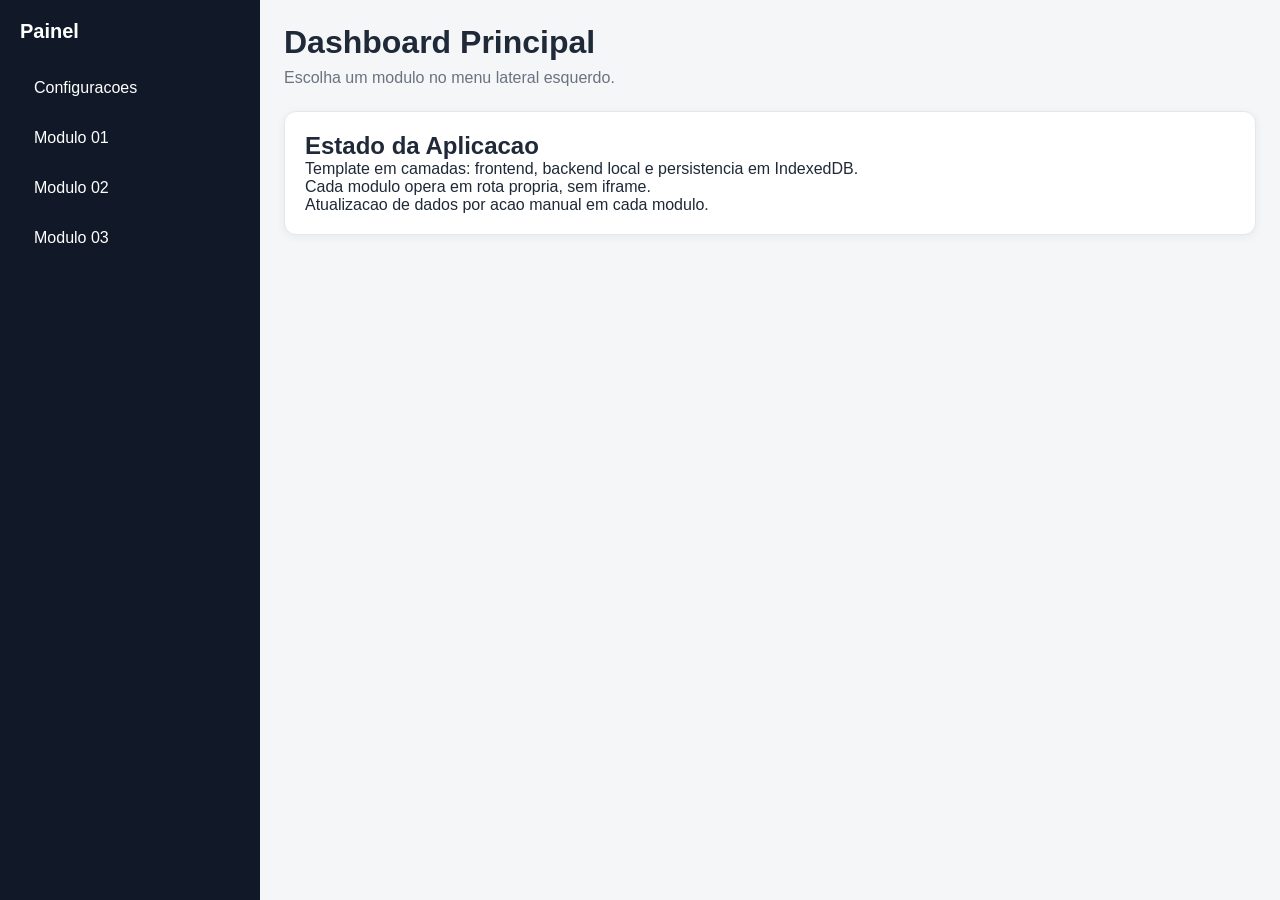
==== index.html @ 048d13a9 "first commit" ====
<!doctype html>
<html lang="pt-BR">
  <head>
    <meta charset="UTF-8" />
    <meta name="viewport" content="width=device-width, initial-scale=1.0" />
    <title>Painel</title>
    <link rel="stylesheet" href="./assets/css/global.css" />
    <link rel="stylesheet" href="./assets/css/layout.css" />
    <link rel="stylesheet" href="./assets/css/sidebar.css" />
    <link rel="stylesheet" href="./assets/css/theme.css" />
  </head>
  <body>
    <div class="app">
      <aside class="sidebar">
        <h2>Painel</h2>
        <nav>
          <a href="./modulos/configuracoes/index.html">Configuracoes</a>
          <a href="./modulos/modulo-01/index.html">Modulo 01</a>
          <a href="./modulos/modulo-02/index.html">Modulo 02</a>
          <a href="./modulos/modulo-03/index.html">Modulo 03</a>
        </nav>
      </aside>
      <main class="content">
        <header class="page-header">
          <h1>Dashboard Principal</h1>
          <p>Escolha um modulo no menu lateral esquerdo.</p>
        </header>
        <section class="card">
          <h2>Estado da Aplicacao</h2>
          <p>Template em camadas: frontend, backend local e persistencia em IndexedDB.</p>
          <p>Cada modulo opera em rota propria, sem iframe.</p>
          <p>Atualizacao de dados por acao manual em cada modulo.</p>
        </section>
      </main>
    </div>
    <script src="./assets/js/backend/indexeddb-wrapper.js"></script>
    <script src="./assets/js/backend/preferences-storage.js"></script>
    <script src="./assets/js/backend/state-store.js"></script>
    <script src="./assets/js/backend/action-dispatcher.js"></script>
    <script src="./assets/js/frontend/sidebar.js"></script>
  </body>
</html>
---- assets/css/global.css ----
* {
  margin: 0;
  padding: 0;
  box-sizing: border-box;
}

html,
body {
  height: 100%;
  font-family: "Segoe UI", Tahoma, Geneva, Verdana, sans-serif;
}

body {
  background: var(--color-bg);
  color: var(--color-text);
}

a {
  text-decoration: none;
  color: inherit;
}
---- assets/css/layout.css ----
.app {
  display: flex;
  min-height: 100vh;
}

.content {
  flex: 1;
  padding: 24px;
}

.page-header {
  margin-bottom: 24px;
}

.page-header p {
  margin-top: 8px;
  color: var(--color-muted);
}

.card {
  background: var(--color-surface);
  border: 1px solid var(--color-border);
  border-radius: 12px;
  padding: 20px;
  box-shadow: var(--shadow-card);
}

.actions {
  margin-top: 12px;
  display: flex;
  gap: 10px;
}

.btn {
  border: 1px solid var(--color-border);
  background: var(--color-surface);
  color: var(--color-text);
  padding: 10px 14px;
  border-radius: 8px;
  cursor: pointer;
}

.btn:hover {
  filter: brightness(0.97);
}
---- assets/css/sidebar.css ----
.sidebar {
  width: 260px;
  background: var(--color-sidebar-bg);
  color: var(--color-sidebar-text);
  padding: 20px;
}

.sidebar h2 {
  margin-bottom: 24px;
  font-size: 20px;
}

.sidebar nav {
  display: flex;
  flex-direction: column;
  gap: 8px;
}

.sidebar nav a {
  padding: 12px 14px;
  border-radius: 8px;
  transition: background-color 0.2s ease;
}

.sidebar nav a:hover,
.sidebar nav a.active {
  background: var(--color-sidebar-active-bg);
}
---- assets/css/theme.css ----
:root {
  --color-bg: #f4f6f8;
  --color-text: #1f2937;
  --color-muted: #6b7280;
  --color-surface: #ffffff;
  --color-border: #e5e7eb;
  --color-sidebar-bg: #111827;
  --color-sidebar-text: #ffffff;
  --color-sidebar-active-bg: #0e4797;
  --shadow-card: 0 2px 10px rgba(0, 0, 0, 0.06);
}
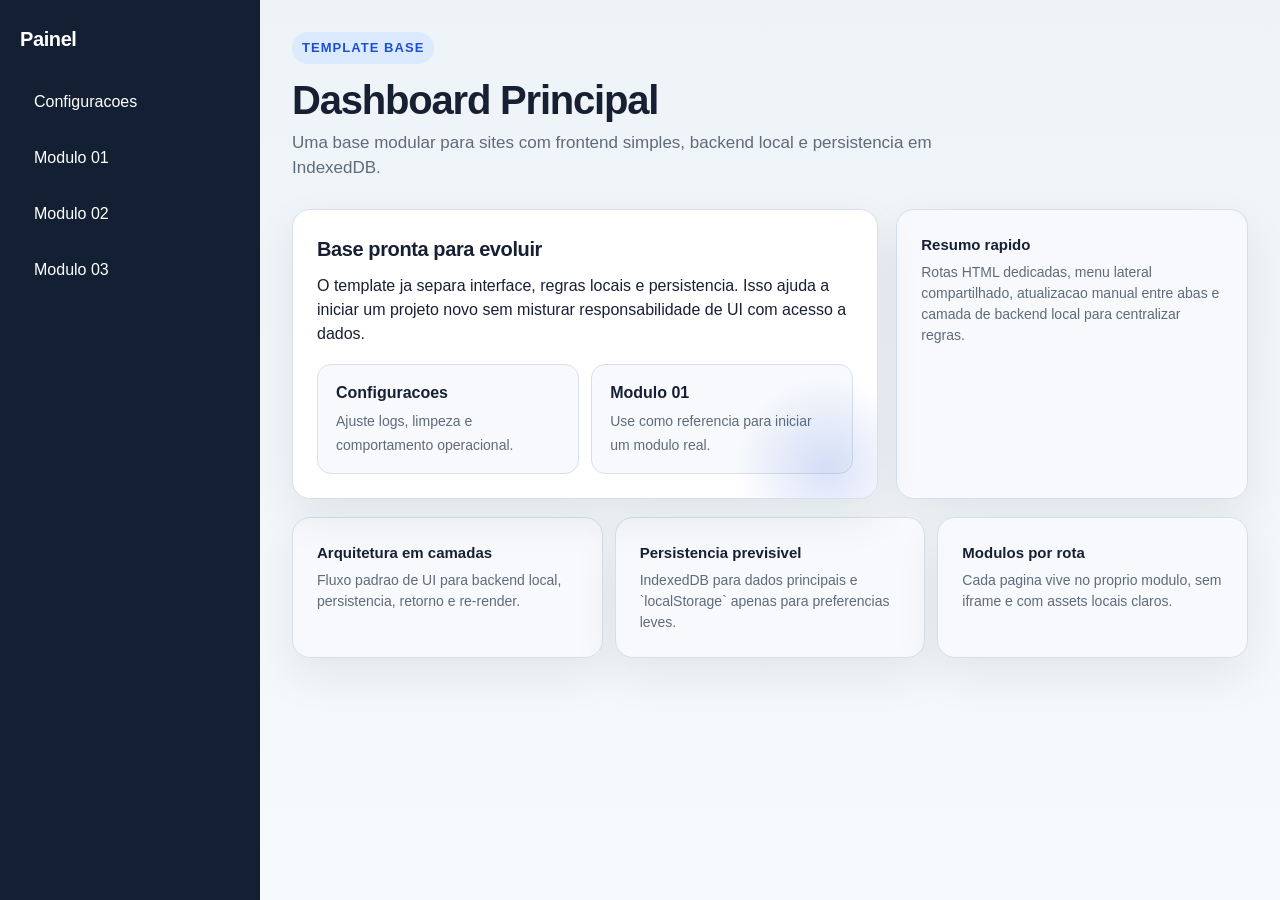
==== commit 552b12c3: "Refina clareza visual da pagina inicial" ====
--- a/index.html
+++ b/index.html
@@ -12,7 +12,7 @@
   <body>
     <div class="app">
       <aside class="sidebar">
-        <h2>Painel</h2>
+        <h2><a class="sidebar-home-link" href="./index.html">Painel</a></h2>
         <nav>
           <a href="./modulos/configuracoes/index.html">Configuracoes</a>
           <a href="./modulos/modulo-01/index.html">Modulo 01</a>
@@ -22,21 +22,51 @@
       </aside>
       <main class="content">
         <header class="page-header">
+          <span class="eyebrow">Template Base</span>
           <h1>Dashboard Principal</h1>
-          <p>Escolha um modulo no menu lateral esquerdo.</p>
+          <p>Uma base modular para sites com frontend simples, backend local e persistencia em IndexedDB.</p>
         </header>
-        <section class="card">
-          <h2>Estado da Aplicacao</h2>
-          <p>Template em camadas: frontend, backend local e persistencia em IndexedDB.</p>
-          <p>Cada modulo opera em rota propria, sem iframe.</p>
-          <p>Atualizacao de dados por acao manual em cada modulo.</p>
+
+        <section class="hero-grid">
+          <section class="card hero-card">
+            <h2>Base pronta para evoluir</h2>
+            <p>O template ja separa interface, regras locais e persistencia. Isso ajuda a iniciar um projeto novo sem misturar responsabilidade de UI com acesso a dados.</p>
+            <div class="hero-actions">
+              <a class="module-link-card" href="./modulos/configuracoes/index.html">
+                <strong>Configuracoes</strong>
+                <span>Ajuste logs, limpeza e comportamento operacional.</span>
+              </a>
+              <a class="module-link-card" href="./modulos/modulo-01/index.html">
+                <strong>Modulo 01</strong>
+                <span>Use como referencia para iniciar um modulo real.</span>
+              </a>
+            </div>
+          </section>
+
+          <section class="card metric-card">
+            <strong>Resumo rapido</strong>
+            <p>Rotas HTML dedicadas, menu lateral compartilhado, atualizacao manual entre abas e camada de backend local para centralizar regras.</p>
+          </section>
+        </section>
+
+        <section class="overview-grid">
+          <section class="card metric-card">
+            <strong>Arquitetura em camadas</strong>
+            <p>Fluxo padrao de UI para backend local, persistencia, retorno e re-render.</p>
+          </section>
+
+          <section class="card metric-card">
+            <strong>Persistencia previsivel</strong>
+            <p>IndexedDB para dados principais e `localStorage` apenas para preferencias leves.</p>
+          </section>
+
+          <section class="card metric-card">
+            <strong>Modulos por rota</strong>
+            <p>Cada pagina vive no proprio modulo, sem iframe e com assets locais claros.</p>
+          </section>
         </section>
       </main>
     </div>
-    <script src="./assets/js/backend/indexeddb-wrapper.js"></script>
-    <script src="./assets/js/backend/preferences-storage.js"></script>
-    <script src="./assets/js/backend/state-store.js"></script>
-    <script src="./assets/js/backend/action-dispatcher.js"></script>
     <script src="./assets/js/frontend/sidebar.js"></script>
   </body>
 </html>
--- a/assets/css/global.css
+++ b/assets/css/global.css
@@ -7,15 +7,20 @@
 html,
 body {
   height: 100%;
-  font-family: "Segoe UI", Tahoma, Geneva, Verdana, sans-serif;
+  font-family: "Trebuchet MS", "Segoe UI", Tahoma, sans-serif;
 }
 
 body {
-  background: var(--color-bg);
+  background: var(--color-bg-accent);
   color: var(--color-text);
+  line-height: 1.5;
 }
 
 a {
   text-decoration: none;
   color: inherit;
 }
+
+p {
+  max-width: 70ch;
+}
--- a/assets/css/layout.css
+++ b/assets/css/layout.css
@@ -5,41 +5,200 @@
 
 .content {
   flex: 1;
-  padding: 24px;
+  padding: 32px;
 }
 
 .page-header {
-  margin-bottom: 24px;
+  margin-bottom: 28px;
+}
+
+.page-header h1 {
+  font-size: clamp(28px, 4vw, 40px);
+  line-height: 1.1;
+  letter-spacing: -0.03em;
 }
 
 .page-header p {
   margin-top: 8px;
   color: var(--color-muted);
+  font-size: 17px;
 }
 
 .card {
   background: var(--color-surface);
   border: 1px solid var(--color-border);
-  border-radius: 12px;
-  padding: 20px;
+  border-radius: 18px;
+  padding: 24px;
   box-shadow: var(--shadow-card);
+}
+
+.card h2 {
+  margin-bottom: 10px;
+  font-size: 20px;
+  letter-spacing: -0.02em;
+}
+
+.card p + p {
+  margin-top: 10px;
+}
+
+.eyebrow {
+  display: inline-flex;
+  align-items: center;
+  gap: 8px;
+  padding: 6px 10px;
+  border-radius: 999px;
+  background: var(--color-accent-soft);
+  color: var(--color-accent);
+  font-size: 13px;
+  font-weight: 700;
+  text-transform: uppercase;
+  letter-spacing: 0.08em;
+  margin-bottom: 14px;
+}
+
+.hero-grid {
+  display: grid;
+  grid-template-columns: minmax(0, 1.5fr) minmax(280px, 0.9fr);
+  gap: 18px;
+  margin-bottom: 18px;
+}
+
+.hero-card {
+  position: relative;
+  overflow: hidden;
+}
+
+.hero-card::after {
+  content: "";
+  position: absolute;
+  inset: auto -40px -60px auto;
+  width: 180px;
+  height: 180px;
+  border-radius: 50%;
+  background: radial-gradient(circle, rgba(29, 78, 216, 0.16) 0%, rgba(29, 78, 216, 0) 72%);
+}
+
+.hero-actions,
+.overview-grid {
+  display: grid;
+  gap: 12px;
+}
+
+.hero-actions {
+  grid-template-columns: repeat(auto-fit, minmax(180px, 1fr));
+  margin-top: 18px;
+}
+
+.overview-grid {
+  grid-template-columns: repeat(auto-fit, minmax(220px, 1fr));
+}
+
+.metric-card {
+  background: var(--color-surface-subtle);
+  border: 1px solid var(--color-border);
+}
+
+.metric-card strong {
+  display: block;
+  margin-bottom: 6px;
+  font-size: 15px;
+}
+
+.metric-card p {
+  color: var(--color-muted);
+  font-size: 14px;
+}
+
+.module-link-card {
+  display: block;
+  padding: 16px 18px;
+  border: 1px solid var(--color-border);
+  border-radius: 14px;
+  background: var(--color-surface-subtle);
+  transition: transform 0.2s ease, border-color 0.2s ease, box-shadow 0.2s ease;
+}
+
+.module-link-card:hover {
+  transform: translateY(-2px);
+  border-color: var(--color-border-strong);
+  box-shadow: 0 14px 30px rgba(15, 23, 42, 0.08);
+}
+
+.module-link-card strong {
+  display: block;
+  margin-bottom: 4px;
+}
+
+.module-link-card span {
+  color: var(--color-muted);
+  font-size: 14px;
 }
 
 .actions {
   margin-top: 12px;
   display: flex;
   gap: 10px;
+  flex-wrap: wrap;
 }
 
 .btn {
   border: 1px solid var(--color-border);
   background: var(--color-surface);
   color: var(--color-text);
-  padding: 10px 14px;
-  border-radius: 8px;
+  padding: 11px 16px;
+  border-radius: 10px;
   cursor: pointer;
+  font-weight: 600;
 }
 
 .btn:hover {
   filter: brightness(0.97);
 }
+
+.btn:focus-visible,
+.content a:focus-visible,
+.content button:focus-visible,
+.content input:focus-visible,
+.content select:focus-visible,
+.content textarea:focus-visible {
+  outline: 3px solid #2563eb;
+  outline-offset: 2px;
+}
+
+@media (max-width: 900px) {
+  .app {
+    flex-direction: column;
+  }
+
+  .content {
+    padding: 24px 20px;
+  }
+
+  .hero-grid {
+    grid-template-columns: 1fr;
+  }
+}
+
+@media (max-width: 640px) {
+  .content {
+    padding: 16px;
+  }
+
+  .actions {
+    flex-direction: column;
+  }
+
+  .card {
+    padding: 16px;
+  }
+
+  .btn {
+    width: 100%;
+  }
+
+  .hero-actions,
+  .overview-grid {
+    grid-template-columns: 1fr;
+  }
+}
--- a/assets/css/sidebar.css
+++ b/assets/css/sidebar.css
@@ -2,12 +2,26 @@
   width: 260px;
   background: var(--color-sidebar-bg);
   color: var(--color-sidebar-text);
-  padding: 20px;
+  padding: 24px 20px;
+  flex-shrink: 0;
 }
 
 .sidebar h2 {
   margin-bottom: 24px;
   font-size: 20px;
+}
+
+.sidebar-home-link {
+  display: inline-block;
+  color: inherit;
+  font-weight: 700;
+  letter-spacing: -0.02em;
+}
+
+.sidebar-home-link:focus-visible {
+  outline: 3px solid #93c5fd;
+  outline-offset: 4px;
+  border-radius: 4px;
 }
 
 .sidebar nav {
@@ -18,11 +32,48 @@
 
 .sidebar nav a {
   padding: 12px 14px;
-  border-radius: 8px;
-  transition: background-color 0.2s ease;
+  border-radius: 10px;
+  transition: background-color 0.2s ease, transform 0.2s ease;
 }
 
 .sidebar nav a:hover,
 .sidebar nav a.active {
   background: var(--color-sidebar-active-bg);
+  transform: translateX(2px);
 }
+
+.sidebar nav a:focus-visible {
+  outline: 3px solid #93c5fd;
+  outline-offset: 2px;
+  background: var(--color-sidebar-active-bg);
+}
+
+@media (max-width: 900px) {
+  .sidebar {
+    width: 100%;
+    padding: 16px 20px;
+  }
+
+  .sidebar h2 {
+    margin-bottom: 16px;
+  }
+
+  .sidebar nav {
+    flex-direction: row;
+    flex-wrap: wrap;
+  }
+}
+
+@media (max-width: 640px) {
+  .sidebar {
+    padding: 16px;
+  }
+
+  .sidebar nav {
+    flex-direction: column;
+  }
+
+  .sidebar nav a {
+    width: 100%;
+  }
+}
--- a/assets/css/theme.css
+++ b/assets/css/theme.css
@@ -1,11 +1,16 @@
 :root {
-  --color-bg: #f4f6f8;
-  --color-text: #1f2937;
-  --color-muted: #6b7280;
+  --color-bg: #eef3f7;
+  --color-bg-accent: linear-gradient(180deg, #eef3f7 0%, #f7fafc 100%);
+  --color-text: #172033;
+  --color-muted: #5f6b7a;
   --color-surface: #ffffff;
-  --color-border: #e5e7eb;
-  --color-sidebar-bg: #111827;
+  --color-surface-subtle: #f7f9fc;
+  --color-border: #d7e0ea;
+  --color-border-strong: #b8c6d6;
+  --color-sidebar-bg: #132033;
   --color-sidebar-text: #ffffff;
-  --color-sidebar-active-bg: #0e4797;
-  --shadow-card: 0 2px 10px rgba(0, 0, 0, 0.06);
+  --color-sidebar-active-bg: #1d4ed8;
+  --color-accent: #1d4ed8;
+  --color-accent-soft: #dbeafe;
+  --shadow-card: 0 18px 45px rgba(15, 23, 42, 0.08);
 }
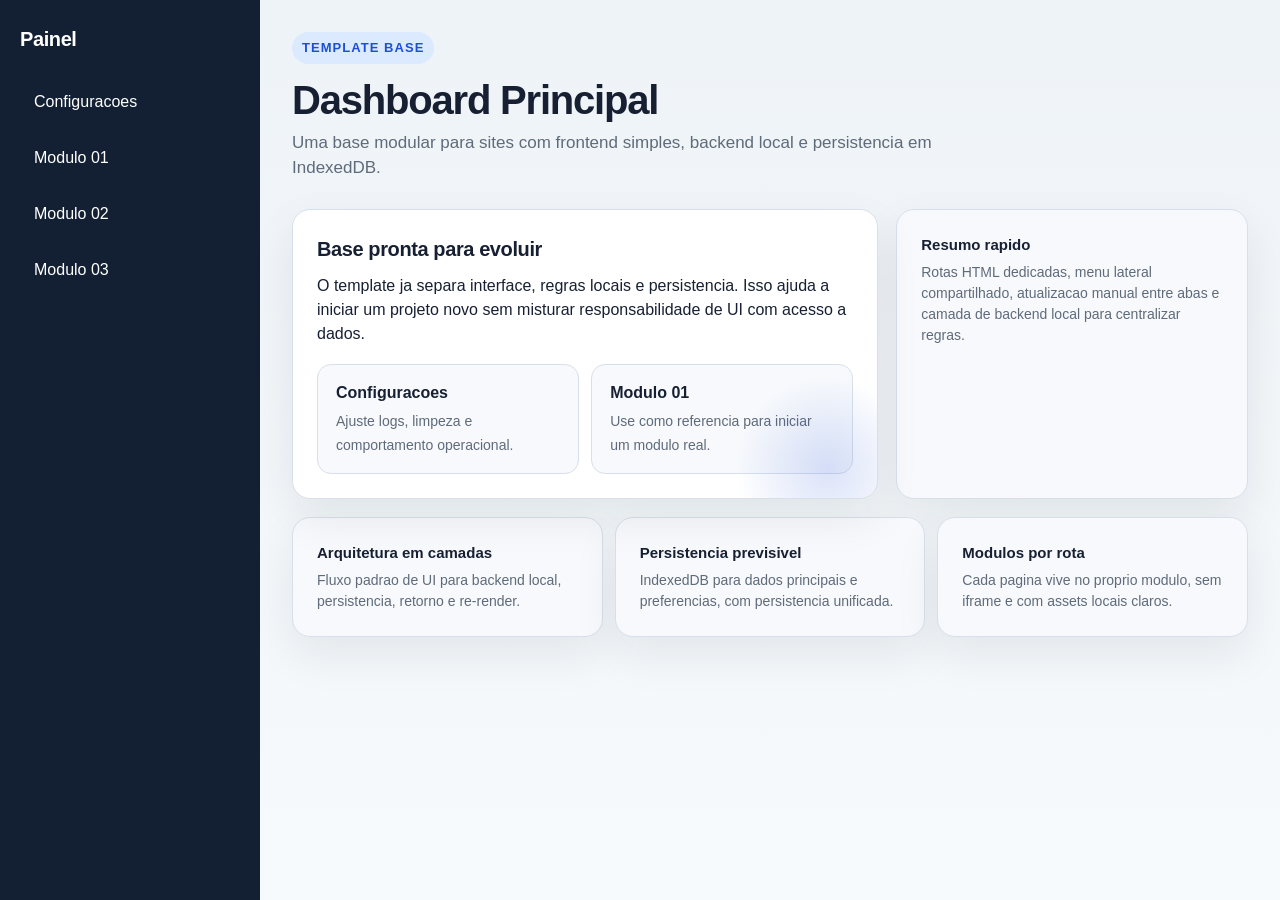
==== commit 38c7651d: "feat: migrar preferencias para IndexedDB e expor estado do backend" ====
--- a/index.html
+++ b/index.html
@@ -11,15 +11,7 @@
   </head>
   <body>
     <div class="app">
-      <aside class="sidebar">
-        <h2><a class="sidebar-home-link" href="./index.html">Painel</a></h2>
-        <nav>
-          <a href="./modulos/configuracoes/index.html">Configuracoes</a>
-          <a href="./modulos/modulo-01/index.html">Modulo 01</a>
-          <a href="./modulos/modulo-02/index.html">Modulo 02</a>
-          <a href="./modulos/modulo-03/index.html">Modulo 03</a>
-        </nav>
-      </aside>
+      <aside class="sidebar" data-sidebar></aside>
       <main class="content">
         <header class="page-header">
           <span class="eyebrow">Template Base</span>
@@ -57,7 +49,7 @@
 
           <section class="card metric-card">
             <strong>Persistencia previsivel</strong>
-            <p>IndexedDB para dados principais e `localStorage` apenas para preferencias leves.</p>
+            <p>IndexedDB para dados principais e preferencias, com persistencia unificada.</p>
           </section>
 
           <section class="card metric-card">
